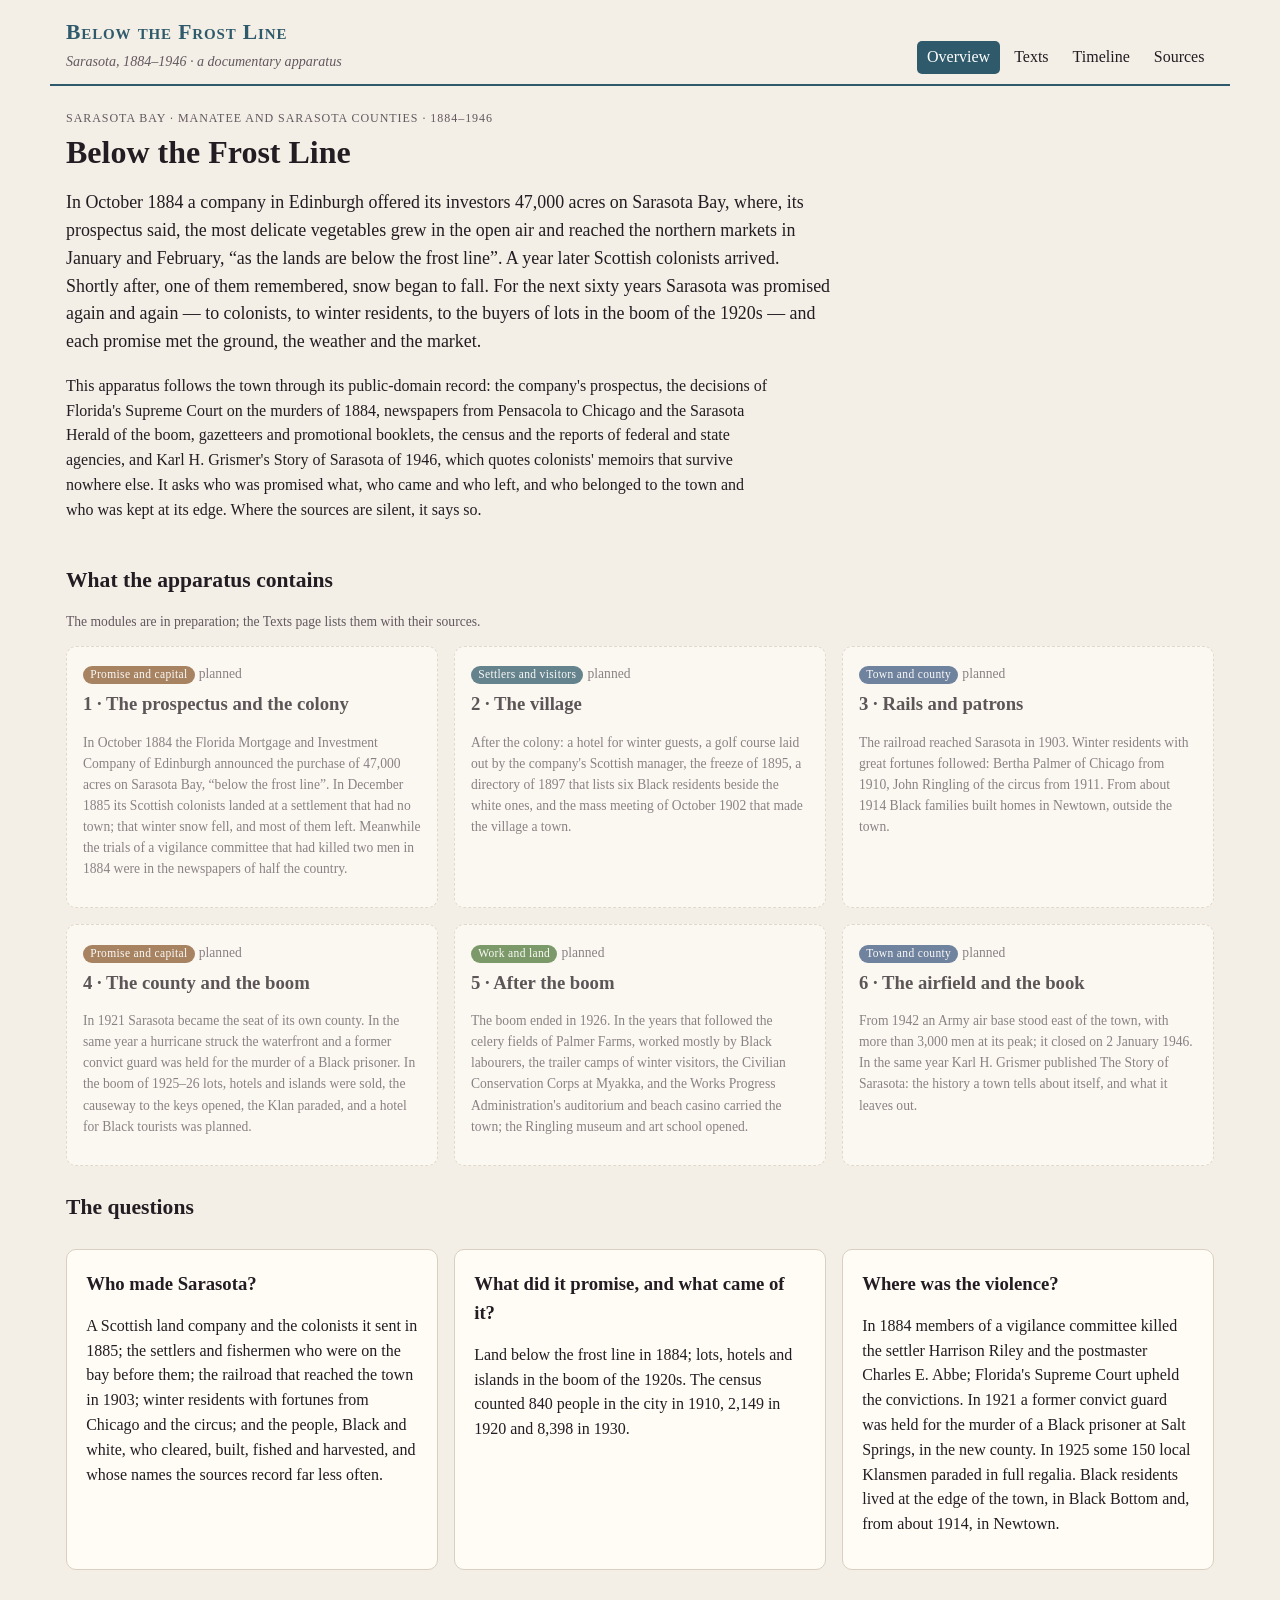
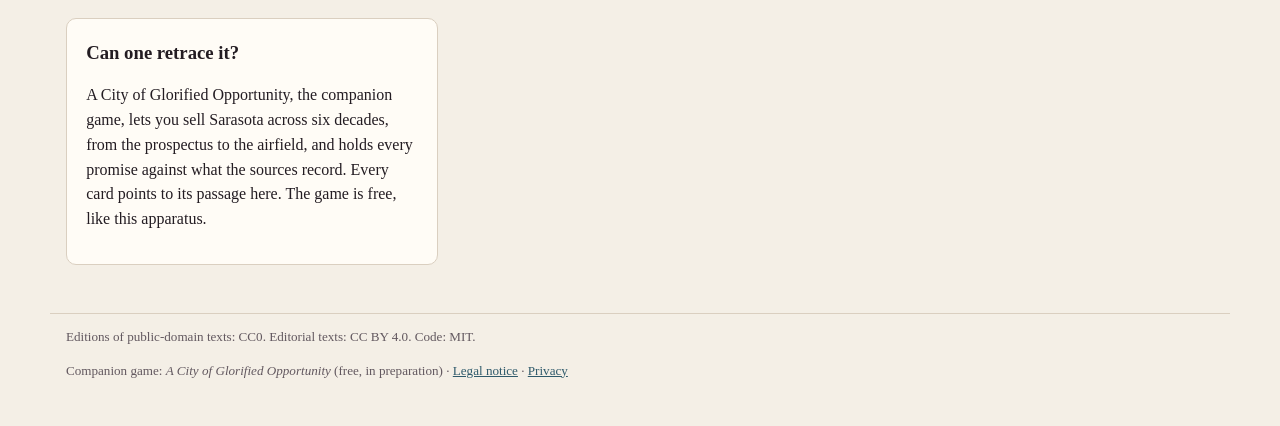
==== index.html @ a476197d "Frame: overview, six planned modules, what is missing, timeline of fourteen stations read at the pag" ====
<!doctype html>
<html lang="en">
<head>
<meta charset="utf-8">
<meta name="viewport" content="width=device-width, initial-scale=1">
<title>Below the Frost Line</title>
<meta name="description" content="Sarasota, 1884–1946: the Scottish colony, the vigilance murders of 1884, the village and the town, the railroad, the winter residents, the boom and the bust, Newtown, the celery fields and the airfield, in public-domain sources.">
<link rel="stylesheet" href="style.css">
<link rel="icon" href="data:image/svg+xml,%3Csvg xmlns='http://www.w3.org/2000/svg' viewBox='0 0 32 32'%3E%3Cpath d='M16 3v14M10 6l12 8M22 6L10 14' stroke='%233d5a85' stroke-width='2.2' stroke-linecap='round'/%3E%3Cpath d='M2 20h28' stroke='%238a5a2f' stroke-width='2' stroke-dasharray='3 2'/%3E%3Cpath d='M2 26 Q9 21 16 26 T30 26' fill='none' stroke='%232f5a6b' stroke-width='2.5'/%3E%3C/svg%3E">
</head>
<body>
<header class="top">
  <a class="brand" href="#/">
    <strong>Below the Frost Line</strong>
    <em>Sarasota, 1884–1946 · a documentary apparatus</em>
  </a>
  <nav>
    <a href="#/" data-k="">Overview</a>
    <a href="#/texts" data-k="texts">Texts</a>
    <a href="#/compare" id="navCompare" data-k="compare" hidden>Compare</a>
    <a href="#/timeline" data-k="timeline">Timeline</a>
    <a href="#/plates" id="navPlates" data-k="plates" hidden>Plates</a>
    <a href="#/sources" data-k="sources">Sources</a>
  </nav>
</header>
<main id="view" aria-live="polite"></main>
<footer>
  <p>Editions of public-domain texts: CC0. Editorial texts: CC BY 4.0. Code: MIT.</p>
  <p>Companion game: <em>A City of Glorified Opportunity</em> (free, in preparation) · <a href="legal.html#notice">Legal notice</a> · <a href="legal.html#privacy">Privacy</a></p>
</footer>
<script src="app.js"></script>
</body>
</html>
---- style.css ----
:root{
  --paper:#f4efe6; --panel:#fffcf6; --ink:#231c22; --ink2:#62585f; --line:#dacfc0;
  --red:#2f5a6b; --gold:#8a6d2f; --tree:#3f6b3a;
  --promise:#8a5a2f; --colony:#2f5a6b; --law:#7a2f2f; --colour:#4a4a6a; --work:#4f7a3a; --town:#3d5a85;
  --serif:"Iowan Old Style","Palatino Linotype",Palatino,"Book Antiqua",Georgia,serif;
}
*{box-sizing:border-box}
body{margin:0; background:var(--paper); color:var(--ink); font-family:var(--serif); line-height:1.55}
a{color:var(--red)}
.top{display:flex; justify-content:space-between; align-items:flex-end; flex-wrap:wrap; gap:.6rem 1.5rem;
  max-width:1180px; margin:0 auto; padding:1rem 16px .6rem; border-bottom:2px solid var(--red)}
.brand{text-decoration:none; color:inherit}
.brand strong{display:block; font-size:1.35rem; color:var(--red); font-variant:small-caps; letter-spacing:.04em}
.brand em{font-size:.88rem; color:var(--ink2)}
.top nav{display:flex; gap:.3rem; flex-wrap:wrap}
.top nav a{text-decoration:none; color:var(--ink); padding:.25rem .6rem; border-radius:5px}
.top nav a.on{background:var(--red); color:#fff}
main{max-width:1180px; margin:0 auto; padding:1.2rem 16px 2rem}
footer{max-width:1180px; margin:0 auto; padding:0 16px 2rem; font-size:.82rem; color:var(--ink2); border-top:1px solid var(--line)}
h1{font-size:2rem; margin:.2rem 0 .6rem; line-height:1.2}
h2{font-size:1.35rem; margin:1.6rem 0 .5rem}
h3{margin:.2rem 0 .3rem}
.lede{font-size:1.12rem; max-width:48rem}
.fine{font-size:.85rem; color:var(--ink2)}
.tag{font-size:.75rem; letter-spacing:.08em; text-transform:uppercase; color:var(--ink2)}
.panel{background:var(--panel); border:1px solid var(--line); border-radius:10px; padding:1rem 1.2rem; margin:1rem 0}
.readable{max-width:44rem}
.grid{display:grid; gap:1rem}
.g2{grid-template-columns:repeat(auto-fill,minmax(300px,1fr))}
.g4{grid-template-columns:repeat(auto-fill,minmax(210px,1fr))}
.card{background:var(--panel); border:1px solid var(--line); border-radius:10px; padding:.9rem 1rem; text-decoration:none; color:inherit; display:block}
a.card:hover{border-color:var(--red)}
.card.planned{opacity:.72; border-style:dashed}
.side{display:inline-block; font-size:.72rem; padding:0 .45rem; border-radius:99px; color:#fff; letter-spacing:.03em}
.side.promise{background:var(--promise)} .side.colony{background:var(--colony)} .side.work{background:var(--work)}
.side.law{background:var(--law)} .side.colour{background:var(--colour)} .side.town{background:var(--town)}
/* language: static blocks carry both, the page shows one */
html[lang=de] .i-en, html[lang=en] .i-de{display:none}
.uibtn{font:inherit; font-size:.85rem; background:var(--panel); color:var(--ink); border:1px solid var(--red); border-radius:5px; padding:.2rem .6rem; cursor:pointer; margin-left:.4rem}
.uibtn:hover{background:var(--red); color:#fff}
.hero{display:grid; grid-template-columns:minmax(0,1.5fr) minmax(0,1fr); gap:1.5rem; align-items:start}
.hero.one{grid-template-columns:1fr}
.hero img{width:100%; border-radius:8px; border:1px solid var(--line)}
figure{margin:0}
figcaption{font-size:.85rem; color:var(--ink2); margin-top:.4rem}
.quote{border-left:3px solid var(--red); padding:.2rem 0 .2rem 1rem; margin:1rem 0; font-style:italic}
/* reader */
.toc{display:flex; flex-wrap:wrap; gap:.4rem; margin:.6rem 0 1rem}
.toc a{border:1px solid var(--line); border-radius:6px; padding:.2rem .6rem; text-decoration:none; color:var(--ink); background:var(--panel); font-size:.9rem}
.toc a.on{border-color:var(--red); background:var(--red); color:#fff}
.langbar{display:flex; gap:.3rem; margin:.4rem 0 1rem}
.langbar button{font:inherit; font-size:.85rem; background:var(--panel); border:1px solid var(--line); border-radius:6px; padding:.2rem .7rem; cursor:pointer}
.langbar button.on{background:var(--ink); color:var(--paper); border-color:var(--ink)}
.unit{display:grid; grid-template-columns:4.6rem minmax(0,1fr); gap:.3rem .8rem; padding:.55rem 0; border-bottom:1px dotted var(--line)}
.unit .num{font-size:.78rem; color:var(--ink2); text-align:right; padding-top:.2rem}
.unit .num a{color:inherit; text-decoration:none}
.unit .pg{display:block; font-size:.7rem; line-height:1.25; margin-top:.3rem; color:var(--ink2); opacity:.85}
.unit.hl{background:#f3e0d8}
.unit .cols{display:grid; grid-template-columns:1fr 1fr; gap:1.2rem}
.unit .cols.one{grid-template-columns:1fr}
.unit .orig{color:var(--ink2)}
.unit.label .text{font-variant:small-caps; letter-spacing:.03em; font-weight:600; color:var(--red)}
.unit h4{margin:0 0 .3rem; font-size:.95rem; color:var(--red)}
.unit .text,.unit .orig{white-space:pre-line}
.note{grid-column:2; font-size:.84rem; color:var(--ink2); border-left:2px solid var(--gold); padding-left:.6rem}
.hinweis{font-size:.9rem}
/* timeline */
.tl{position:relative; margin:1rem 0 0 .6rem; padding-left:1.4rem; border-left:2px solid var(--line)}
.st{position:relative; margin:0 0 1.2rem; display:grid; grid-template-columns:minmax(0,1fr) 140px; gap:1rem; align-items:start}
.st::before{content:""; position:absolute; left:-1.95rem; top:.35rem; width:12px; height:12px; border-radius:50%; background:var(--c,var(--ink)); border:2px solid var(--paper)}
.st .d{font-size:.82rem; color:var(--ink2)}
.st img{width:140px; border-radius:6px; border:1px solid var(--line)}
.st p{margin:.2rem 0}
.legend{display:flex; flex-wrap:wrap; gap:.4rem}
/* plates */
.plate img{width:100%; border-radius:6px; border:1px solid var(--line); background:#fff}
.lightbox{position:fixed; inset:0; background:rgba(20,16,12,.85); display:flex; align-items:center; justify-content:center; padding:16px; z-index:10}
.lightbox img{max-width:100%; max-height:86vh; border-radius:6px}
.lightbox .cap{color:#f5efe2; max-width:44rem; font-size:.9rem; margin-top:.6rem}
.lightbox figure{text-align:center}
/* compare */
.cmp{display:grid; gap:1rem; margin-top:1rem}
.cmp.n2{grid-template-columns:1fr 1fr}
.cmp.n3{grid-template-columns:repeat(3,minmax(0,1fr))}
.cmp.n4{grid-template-columns:1fr 1fr}
.voice{background:var(--panel); border:1px solid var(--line); border-radius:10px; padding:.8rem 1rem}
.vhead{border-bottom:1px solid var(--line); padding-bottom:.5rem; margin-bottom:.5rem}
.vunit{margin:.7rem 0}
.vunit .text{white-space:pre-line}
@media (max-width:760px){
  .cmp.n2,.cmp.n3,.cmp.n4{grid-template-columns:1fr}
  .hero{grid-template-columns:1fr}
  .unit .cols{grid-template-columns:1fr}
  .st{grid-template-columns:1fr}
  .st img{width:110px}
  h1{font-size:1.6rem}
}
@media (prefers-color-scheme: dark){
  :root:not([data-theme="light"]){--paper:#1c171b; --panel:#262026; --ink:#ece4ea; --ink2:#b3a8b0; --line:#43383f; --red:#a9b8c8}
  :root:not([data-theme="light"]) .unit.hl{background:#3a2a35}
  :root:not([data-theme="light"]) .top nav a.on, :root:not([data-theme="light"]) .toc a.on{color:#1c171b}
}
/* plates and visualizations in a section */
.secplates{margin:1rem 0}
.secplates figcaption{font-size:.85rem}
.viz{margin:1rem 0; overflow-x:auto; border:1px solid var(--line); border-radius:8px; padding:.6rem; background:var(--panel)}
.viz svg{display:block; width:100%; min-width:600px; height:auto}
/* films: loaded on click */
.film .filmhead{margin-bottom:.3rem}
.film .frame{position:relative; aspect-ratio:4/3; max-width:720px; background:#111; border-radius:8px; display:flex; flex-direction:column; align-items:center; justify-content:center; gap:.4rem; padding:1rem; margin:.6rem 0}
.film .frame .fine{color:#cfc7bd; text-align:center; max-width:30rem}
.film .frame iframe{position:absolute; inset:0; width:100%; height:100%; border:0; border-radius:8px}
.film .frame.silent{background:var(--paper); border:1px dashed var(--line); aspect-ratio:auto}
.film .frame.silent p{color:var(--ink2); font-style:italic}
.loadfilm{font:inherit; font-size:1rem; background:var(--film); color:#fff; border:0; border-radius:6px; padding:.5rem 1.1rem; cursor:pointer}
.marks{padding-left:1.2rem}
.marks li{margin:.3rem 0}
.mark{font:inherit; font-size:.8rem; font-variant-numeric:tabular-nums; background:var(--panel); border:1px solid var(--line); border-radius:4px; padding:0 .4rem; cursor:pointer}
.mark:disabled{cursor:default; opacity:.6}
.film details.ton{margin:.6rem 0}
.film details.ton summary{cursor:pointer; font-weight:600}
.film details.ton li i{color:var(--ink2)}


.plate figcaption{overflow-wrap:anywhere}

.secplates img{max-height:340px; width:100%; object-fit:cover; object-position:top}
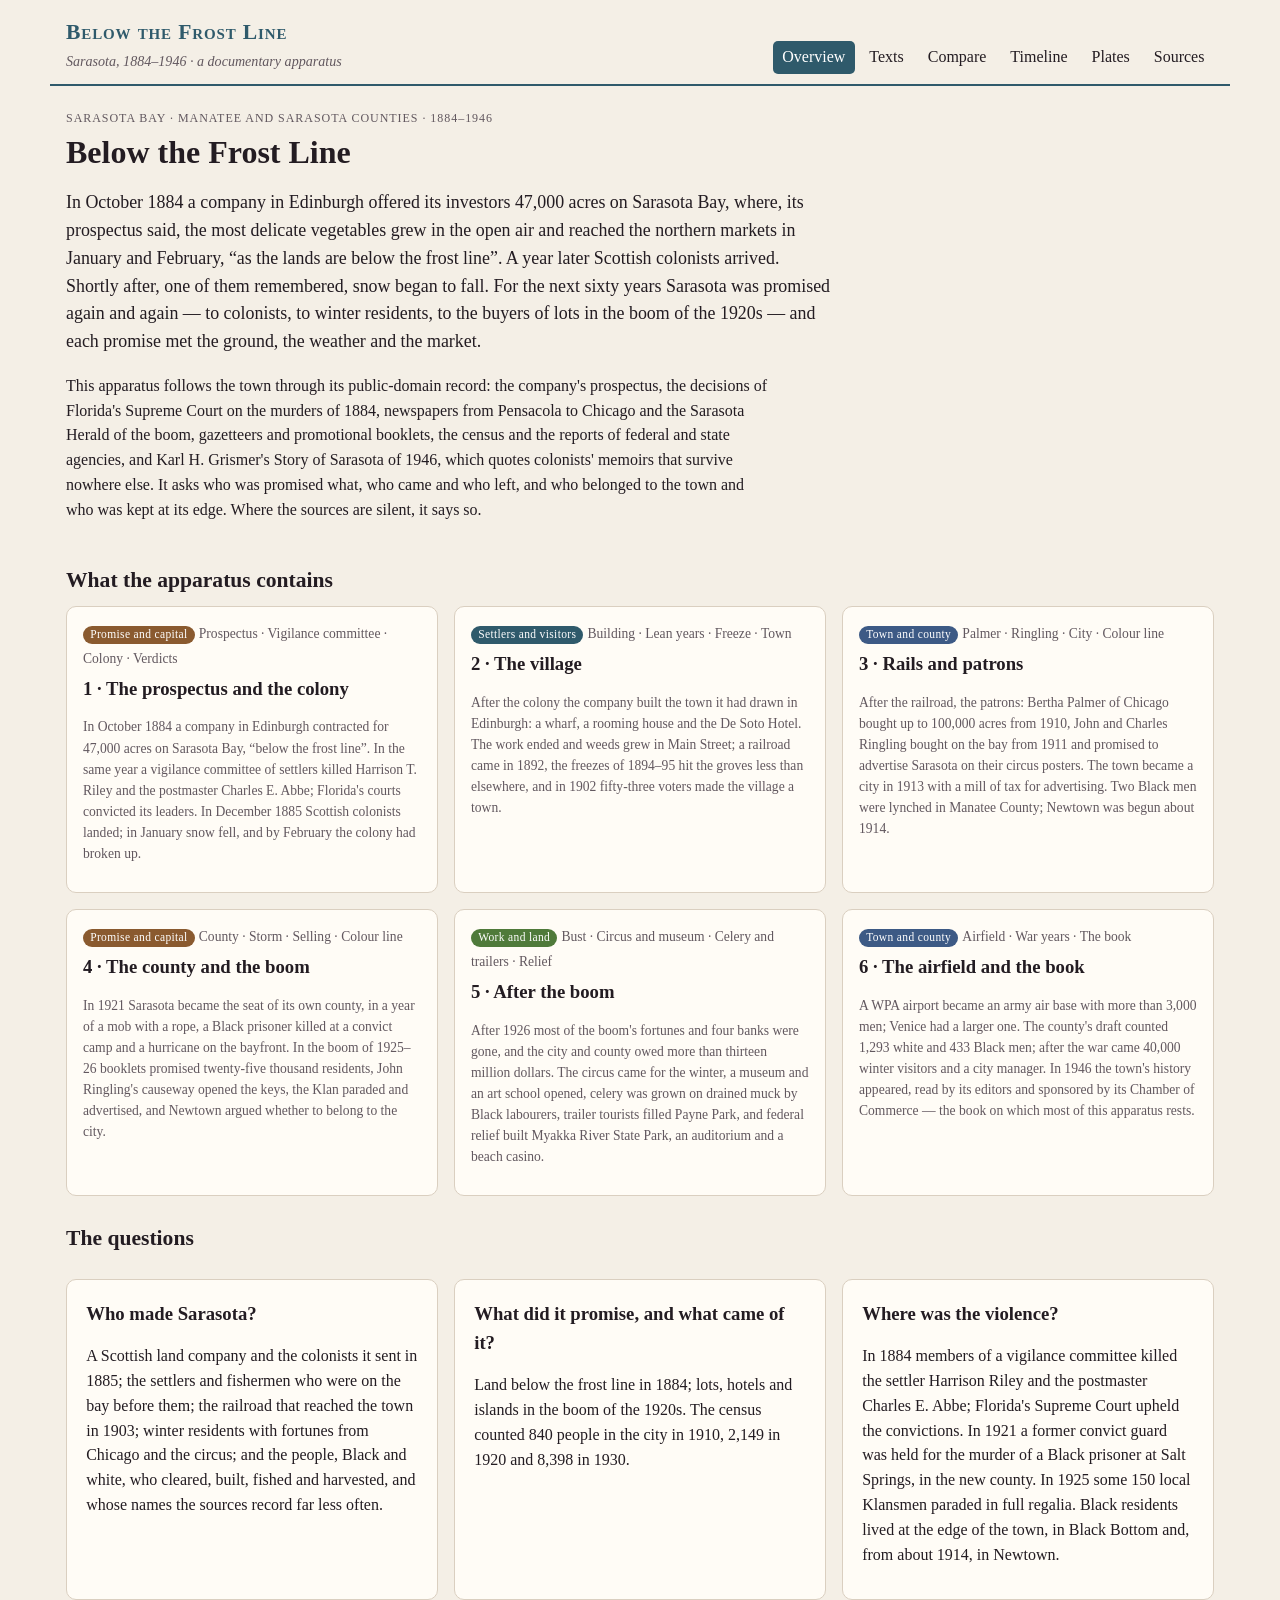
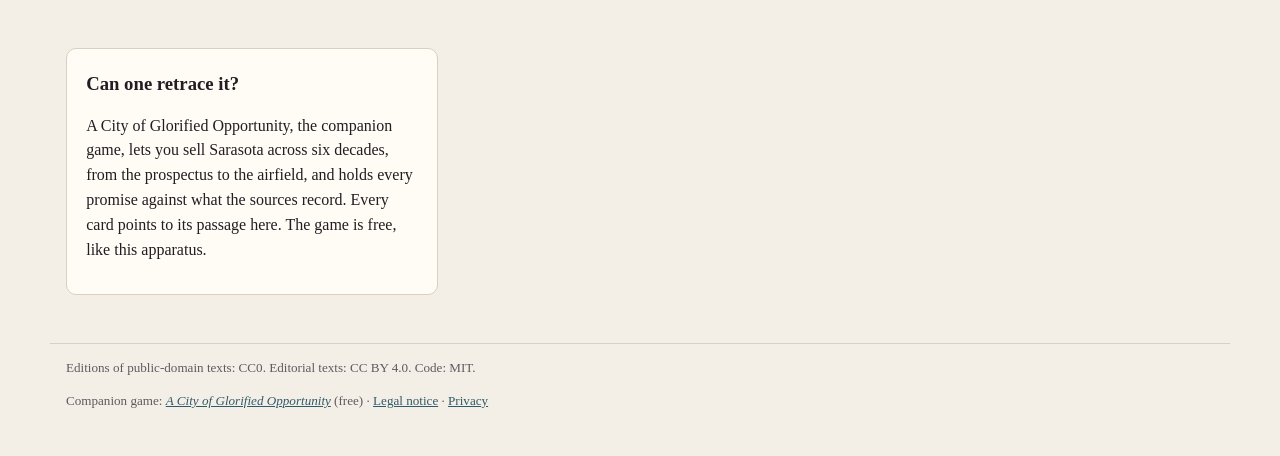
==== commit 373e0cd0: "Link the companion game Co-Authored-By: Claude Opus 5.5 <noreply@anthropic.com>" ====
--- a/index.html
+++ b/index.html
@@ -26,7 +26,7 @@
 <main id="view" aria-live="polite"></main>
 <footer>
   <p>Editions of public-domain texts: CC0. Editorial texts: CC BY 4.0. Code: MIT.</p>
-  <p>Companion game: <em>A City of Glorified Opportunity</em> (free, in preparation) · <a href="legal.html#notice">Legal notice</a> · <a href="legal.html#privacy">Privacy</a></p>
+  <p>Companion game: <a href="https://a-city-of-glorified-opportunity.netlify.app/"><em>A City of Glorified Opportunity</em></a> (free) · <a href="legal.html#notice">Legal notice</a> · <a href="legal.html#privacy">Privacy</a></p>
 </footer>
 <script src="app.js"></script>
 </body>
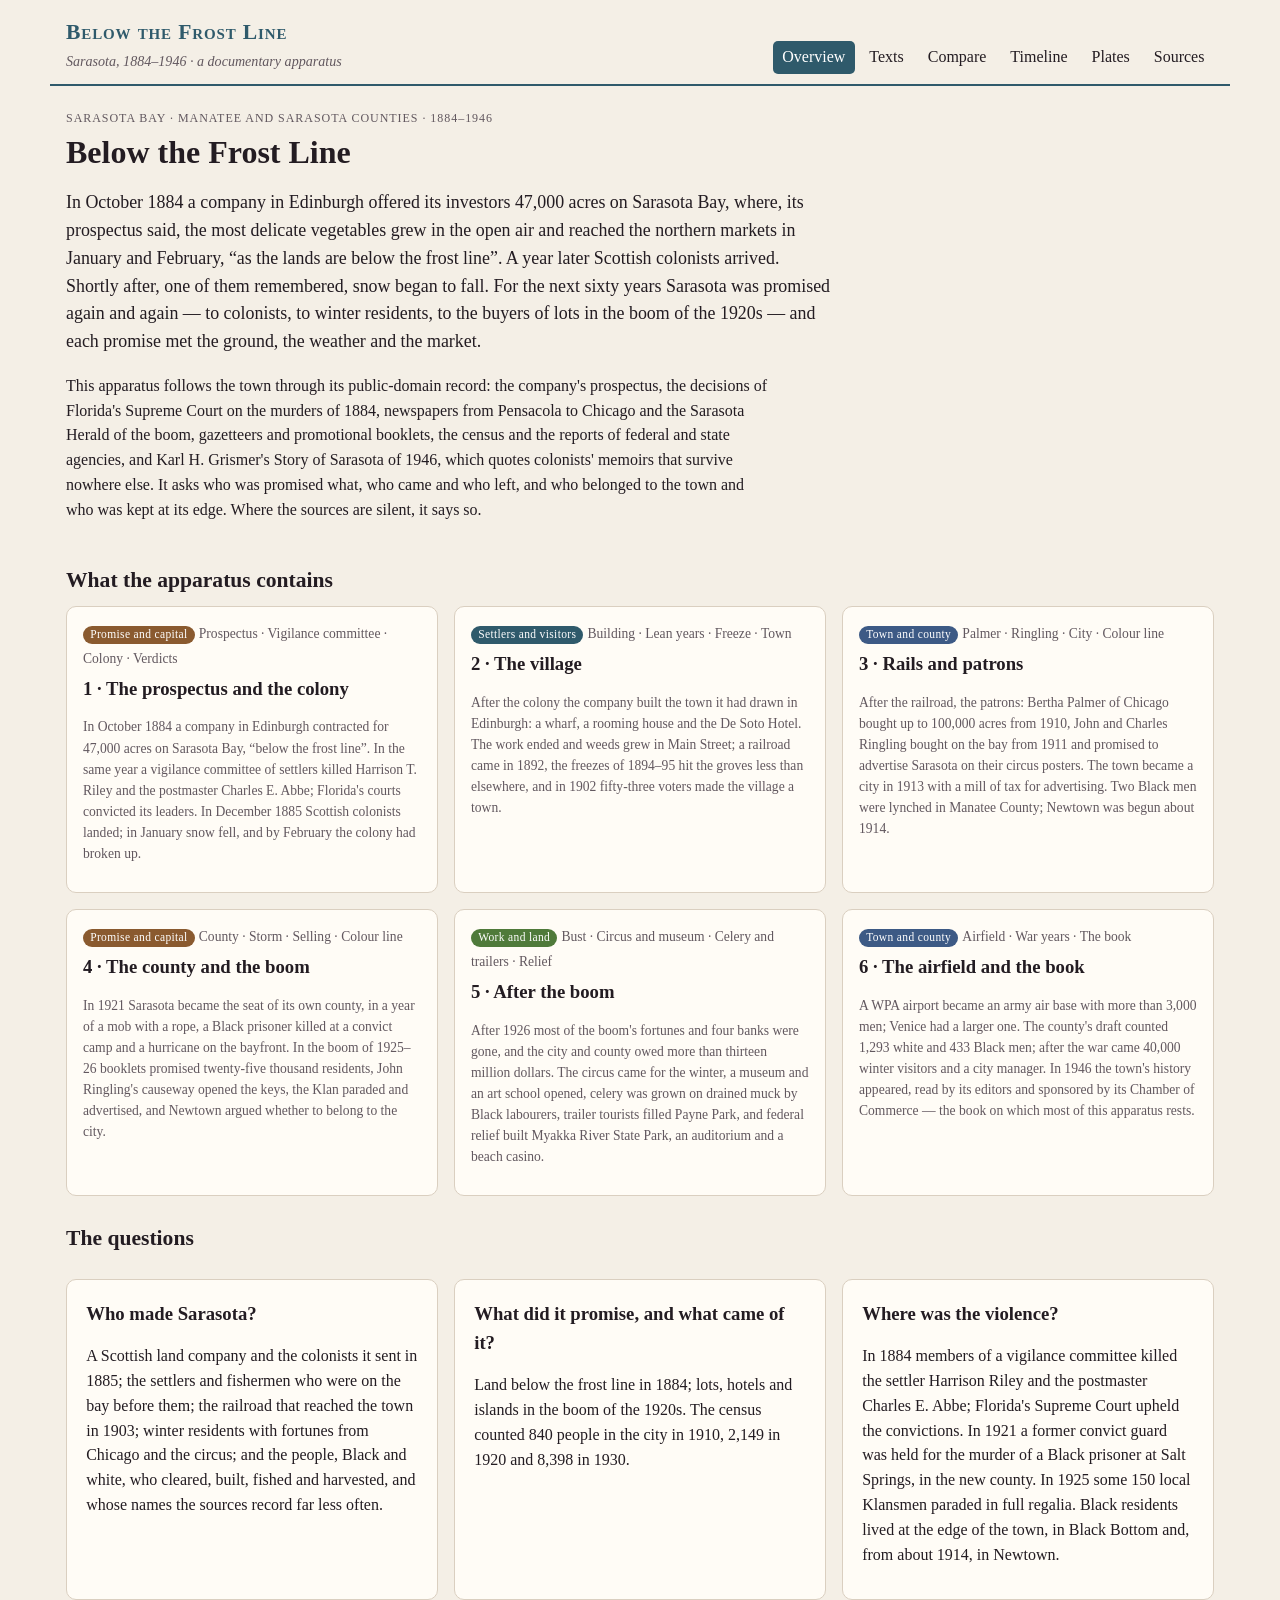
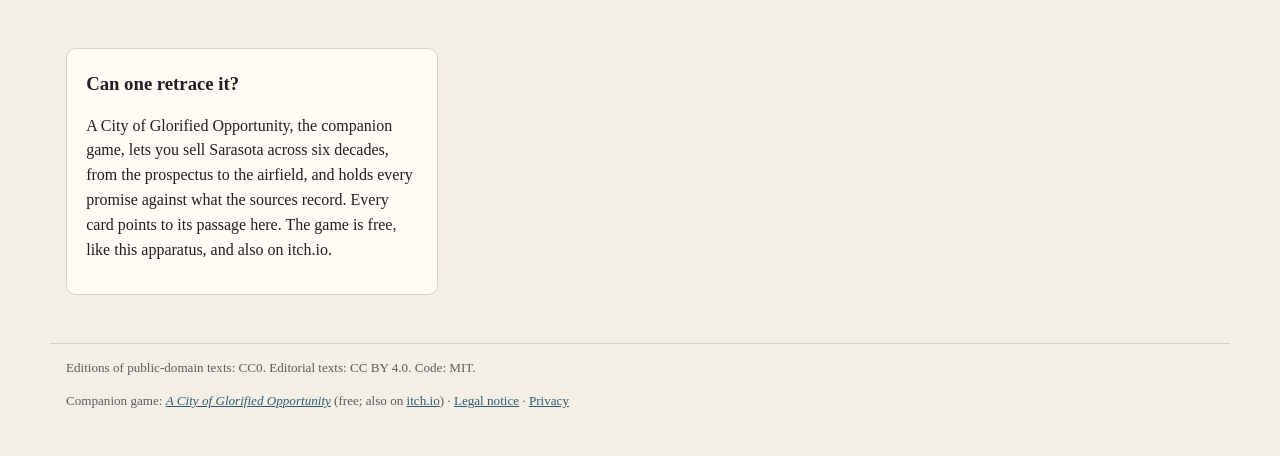
==== commit 7eb8cd4c: "Link the game's itch.io page Co-Authored-By: Claude Opus 5.5 <noreply@anthropic.com>" ====
--- a/index.html
+++ b/index.html
@@ -26,7 +26,7 @@
 <main id="view" aria-live="polite"></main>
 <footer>
   <p>Editions of public-domain texts: CC0. Editorial texts: CC BY 4.0. Code: MIT.</p>
-  <p>Companion game: <a href="https://a-city-of-glorified-opportunity.netlify.app/"><em>A City of Glorified Opportunity</em></a> (free) · <a href="legal.html#notice">Legal notice</a> · <a href="legal.html#privacy">Privacy</a></p>
+  <p>Companion game: <a href="https://a-city-of-glorified-opportunity.netlify.app/"><em>A City of Glorified Opportunity</em></a> (free; also on <a href="https://leofassb.itch.io/a-city-of-glorified-opportunity">itch.io</a>) · <a href="legal.html#notice">Legal notice</a> · <a href="legal.html#privacy">Privacy</a></p>
 </footer>
 <script src="app.js"></script>
 </body>
